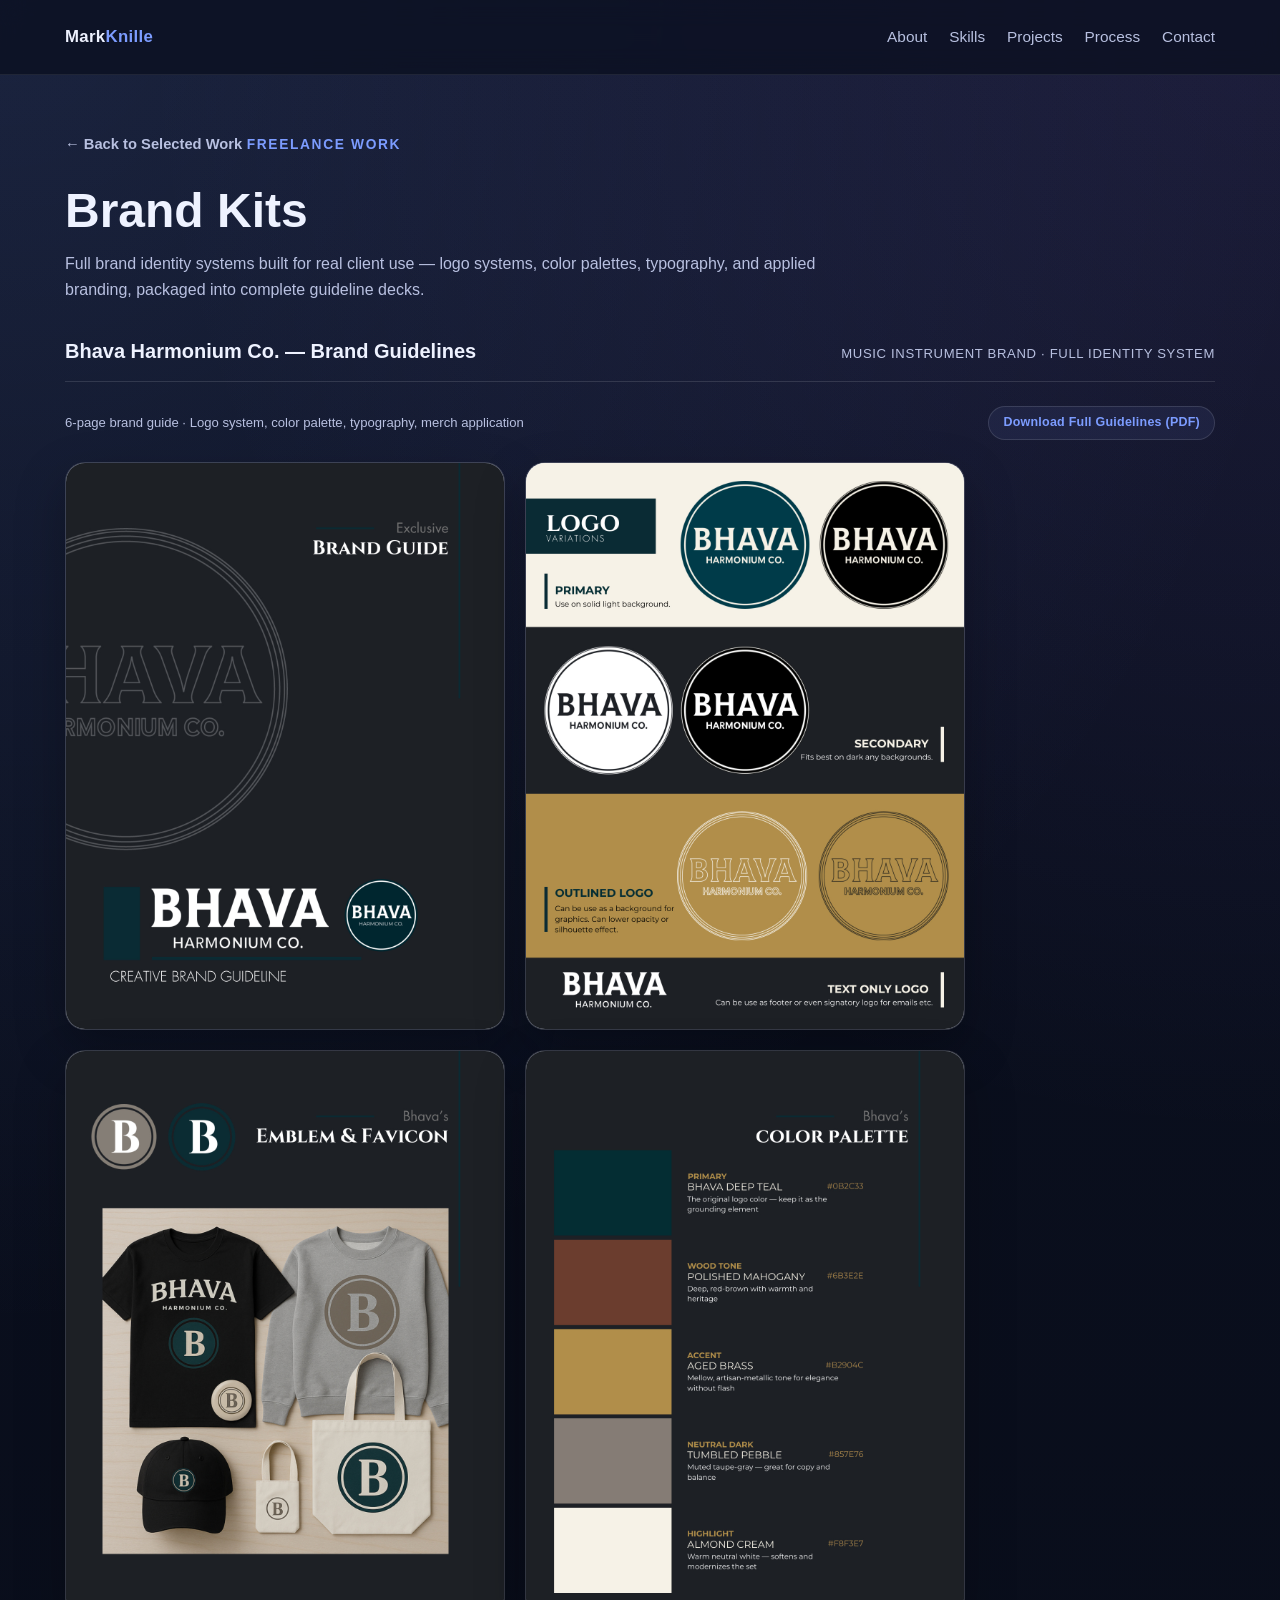
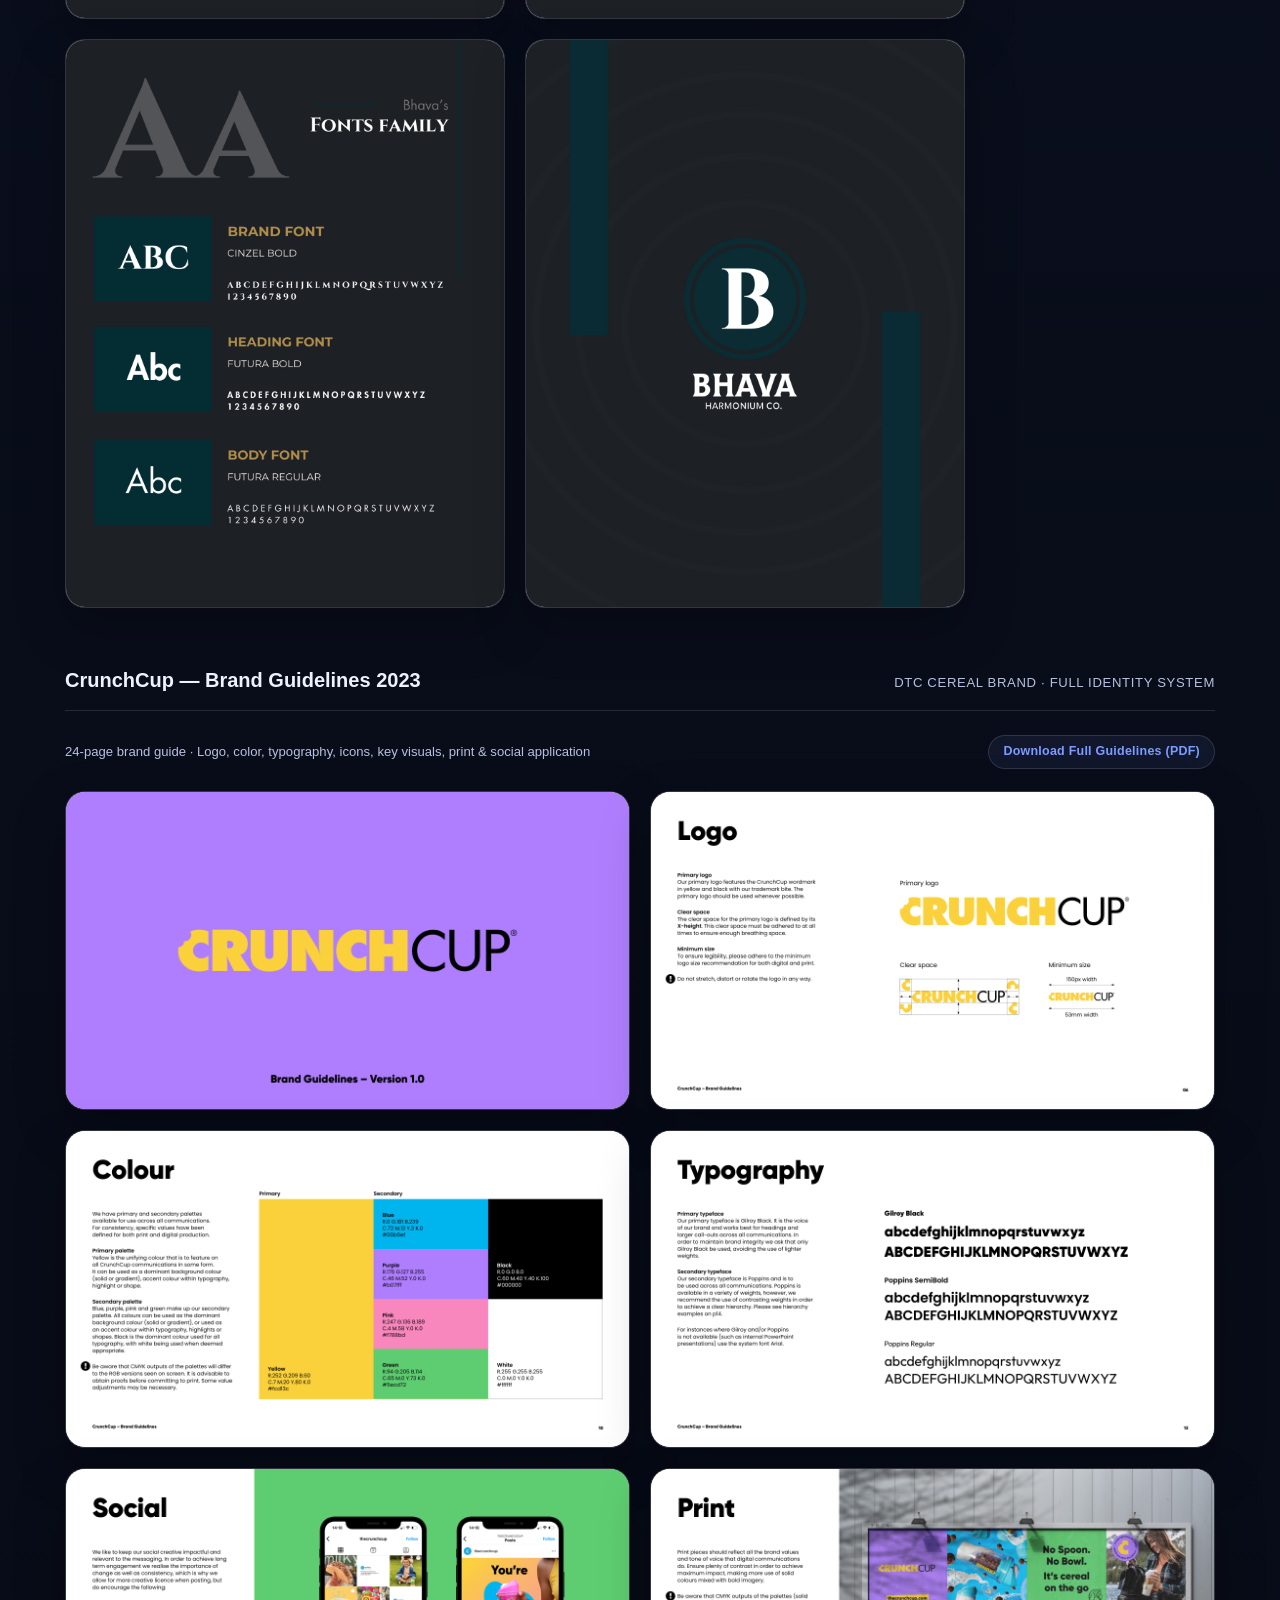
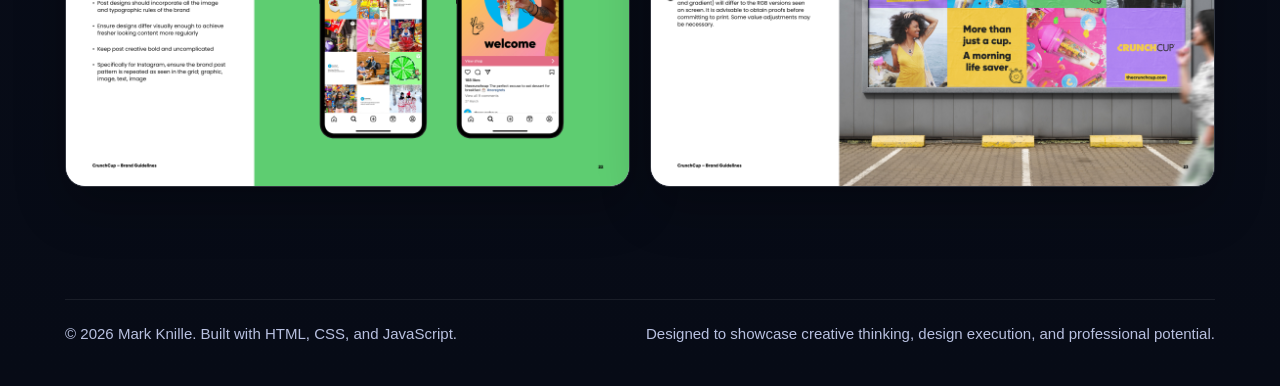
==== brand-kits.html @ edf4c10d "Rebuild portfolio with categorized work sections Restructures Selected Work into four dedicated cate" ====
<!DOCTYPE html>
<html lang="en">
<head>
  <meta charset="UTF-8" />
  <meta name="viewport" content="width=device-width, initial-scale=1.0" />
  <title>Brand Kits | Mark Knille</title>
  <meta
    name="description"
    content="Full brand identity systems and guideline decks — logo systems, color palettes, typography, and applied branding — designed for freelance clients."
  />
  <link rel="stylesheet" href="styles.css" />
</head>
<body>
  <header class="site-header">
    <div class="container nav-wrap">
      <a href="index.html#home" class="logo">Mark<span>Knille</span></a>

      <button class="menu-btn" id="menuBtn" aria-label="Toggle navigation">Menu</button>

      <nav class="nav" id="navMenu">
        <a href="index.html#about">About</a>
        <a href="index.html#skills">Skills</a>
        <a href="index.html#projects">Projects</a>
        <a href="index.html#process">Process</a>
        <a href="index.html#contact">Contact</a>
      </nav>
    </div>
  </header>

  <main>
    <section class="section subpage-hero">
      <div class="container">
        <a href="index.html#projects" class="back-link">&larr; Back to Selected Work</a>
        <span class="eyebrow">Freelance Work</span>
        <h1 class="section-title">Brand Kits</h1>
        <p class="section-copy">
          Full brand identity systems built for real client use — logo systems, color palettes, typography, and applied branding, packaged into complete guideline decks.
        </p>
        <div id="galleryRoot"></div>
      </div>
    </section>
  </main>

  <footer class="site-footer">
    <div class="container footer-wrap">
      <p>© <span id="year"></span> Mark Knille. Built with HTML, CSS, and JavaScript.</p>
      <p>Designed to showcase creative thinking, design execution, and professional potential.</p>
    </div>
  </footer>

  <div class="lightbox" id="lightbox">
    <button class="lightbox-btn lightbox-close" id="lbClose" aria-label="Close">&times;</button>
    <button class="lightbox-btn lightbox-zoom" id="lbZoom" aria-label="Switch to full-size scroll view" title="Toggle zoom / scroll view">&#128269;</button>
    <button class="lightbox-btn lightbox-prev" id="lbPrev" aria-label="Previous image">&#8249;</button>
    <button class="lightbox-btn lightbox-next" id="lbNext" aria-label="Next image">&#8250;</button>
    <div class="lightbox-inner">
      <div class="lightbox-media" id="lbMedia">
        <img id="lbImg" alt="" />
      </div>
      <div class="lightbox-caption">
        <strong id="lbTitle"></strong>
        <span id="lbType"></span>
      </div>
    </div>
  </div>

  <script src="site.js"></script>
  <script src="gallery.js"></script>
  <script>
    const BRAND_KIT_RATIOS = {
      bhavaPage:   { aspect: '612/792', fit: 'contain', basis: '380px', max: '440px' },
      crunchSlide: { aspect: '16/9',    fit: 'contain', basis: '520px', max: '600px' }
    };

    const BRAND_KIT_GROUPS = [
      {
        name: "Bhava Harmonium Co. — Brand Guidelines",
        client: "Music Instrument Brand · Full Identity System",
        meta: "6-page brand guide · Logo system, color palette, typography, merch application",
        download: { href: "pdfs/Bhava.pdf", label: "Download Full Guidelines (PDF)" },
        rows: [{ items: [
          { src: "images/brand-kits/bhava-cover.jpg", title: "Cover", type: "Brand Guideline · Cover", preset: "bhavaPage" },
          { src: "images/brand-kits/bhava-logo-variations.jpg", title: "Logo Variations", type: "Primary, Secondary & Outlined Logo", preset: "bhavaPage" },
          { src: "images/brand-kits/bhava-emblem-merch.jpg", title: "Emblem, Favicon & Merch", type: "Applied Branding", preset: "bhavaPage" },
          { src: "images/brand-kits/bhava-color-palette.jpg", title: "Color Palette", type: "Brand Colors & Hex Codes", preset: "bhavaPage" },
          { src: "images/brand-kits/bhava-typography.jpg", title: "Fonts Family", type: "Typography System", preset: "bhavaPage" },
          { src: "images/brand-kits/bhava-closing.jpg", title: "Closing Mark", type: "Brand Guideline · Closing", preset: "bhavaPage" }
        ]}]
      },
      {
        name: "CrunchCup — Brand Guidelines 2023",
        client: "DTC Cereal Brand · Full Identity System",
        meta: "24-page brand guide · Logo, color, typography, icons, key visuals, print & social application",
        download: { href: "pdfs/CrunchCup-Brand-Guidelines-2023.pdf", label: "Download Full Guidelines (PDF)" },
        rows: [{ items: [
          { src: "images/brand-kits/crunchcup-cover.jpg", title: "Cover", type: "Brand Guideline · Cover", preset: "crunchSlide" },
          { src: "images/brand-kits/crunchcup-logo-usage.jpg", title: "Logo Usage", type: "Clear Space & Minimum Size", preset: "crunchSlide" },
          { src: "images/brand-kits/crunchcup-color-palette.jpg", title: "Color Palette", type: "Primary & Secondary Palette", preset: "crunchSlide" },
          { src: "images/brand-kits/crunchcup-typography.jpg", title: "Typography", type: "Typeface System", preset: "crunchSlide" },
          { src: "images/brand-kits/crunchcup-social-mockup.jpg", title: "Social Application", type: "Instagram Mockups", preset: "crunchSlide" },
          { src: "images/brand-kits/crunchcup-print-billboard.jpg", title: "Print Application", type: "Billboard Mockup", preset: "crunchSlide" }
        ]}]
      }
    ];

    galleries.brandKits = renderGallery('galleryRoot', BRAND_KIT_GROUPS, BRAND_KIT_RATIOS, 'brandKits');
  </script>
</body>
</html>
---- styles.css ----
:root {
      --bg: #0b1020;
      --bg-2: #121936;
      --card: rgba(255, 255, 255, 0.06);
      --line: rgba(255, 255, 255, 0.12);
      --text: #eef2ff;
      --muted: #b8c0e0;
      --accent: #7c9cff;
      --accent-2: #9d7cff;
      --shadow: 0 20px 50px rgba(0, 0, 0, 0.25);
      --radius: 20px;
      --max: 1150px;
    }

    * { box-sizing: border-box; margin: 0; padding: 0; }
    html { scroll-behavior: smooth; }

    body {
      font-family: Inter, Arial, Helvetica, sans-serif;
      background:
        radial-gradient(circle at top left, rgba(124, 156, 255, 0.14), transparent 35%),
        radial-gradient(circle at top right, rgba(157, 124, 255, 0.12), transparent 30%),
        linear-gradient(180deg, var(--bg), #070b16 100%);
      color: var(--text);
      line-height: 1.6;
    }

    img { max-width: 100%; display: block; }
    a { text-decoration: none; color: inherit; }
    button, input, textarea { font: inherit; }

    .container {
      width: min(92%, var(--max));
      margin: 0 auto;
    }

    .section { padding: 84px 0; }

    .eyebrow {
      display: inline-block;
      color: var(--accent);
      font-size: 0.86rem;
      font-weight: 700;
      letter-spacing: 0.12em;
      text-transform: uppercase;
      margin-bottom: 14px;
    }

    .section-title {
      font-size: clamp(2rem, 4vw, 3rem);
      line-height: 1.1;
      margin-bottom: 14px;
    }

    .section-copy {
      max-width: 760px;
      color: var(--muted);
      margin-bottom: 32px;
    }

    .grid { display: grid; gap: 24px; }

    .card {
      background: var(--card);
      border: 1px solid var(--line);
      border-radius: var(--radius);
      box-shadow: var(--shadow);
      backdrop-filter: blur(14px);
    }


    /* ---------- INTERACTIVE UPGRADE STYLES ---------- */

    .card,
    .btn,
    .project-visual,
    .profile-item,
    .proof-tags span,
    .contact-list li {
    transition:
        transform 0.3s ease,
        box-shadow 0.3s ease,
        border-color 0.3s ease,
        background 0.3s ease,
        color 0.3s ease,
        filter 0.3s ease;
    }

    /* Better default card behavior */
    .card {
    position: relative;
    overflow: hidden;
    }

    /* Soft glow layer */
    .card::after {
    content: "";
    position: absolute;
    inset: 0;
    border-radius: inherit;
    pointer-events: none;
    background: radial-gradient(
        circle at top left,
        rgba(124, 156, 255, 0.14),
        transparent 45%
    );
    opacity: 0;
    transition: opacity 0.3s ease;
    }

    /* Hover interactions only for devices that support hover */
    @media (hover: hover) and (pointer: fine) {
    .card:hover {
        transform: translateY(-8px);
        border-color: rgba(124, 156, 255, 0.35);
        box-shadow:
        0 24px 60px rgba(0, 0, 0, 0.32),
        0 0 0 1px rgba(124, 156, 255, 0.08);
    }

    .card:hover::after {
        opacity: 1;
    }

    .profile-item:hover,
    .contact-list li:hover,
    .proof-tags span:hover {
        transform: translateY(-3px);
        border-color: rgba(124, 156, 255, 0.35);
        background: rgba(255, 255, 255, 0.07);
    }

    .btn:hover {
        transform: translateY(-3px) scale(1.01);
        box-shadow: 0 12px 30px rgba(124, 156, 255, 0.18);
    }

    .btn-secondary:hover {
        background: rgba(124, 156, 255, 0.08);
    }

    .project-card:hover .project-visual {
        transform: scale(1.04);
        filter: brightness(1.06);
    }
    }

    /* Press effect for buttons */
    .btn:active {
    transform: translateY(0) scale(0.98);
    }

    /* Project visual smoother zoom */
    .project-card {
    overflow: hidden;
    }

    .project-visual {
      aspect-ratio: 16 / 10;
      background: linear-gradient(135deg, rgba(124,156,255,0.18), rgba(157,124,255,0.14));
      border-bottom: 1px solid var(--line);
      overflow: hidden;
    }

    .project-visual img {
      width: 100%;
      height: 100%;
      object-fit: cover;
      display: block;
      transition: transform 0.45s ease, filter 0.35s ease;
    }

    .project-card:hover .project-visual img {
      transform: scale(1.05);
      filter: brightness(1.05);
    }

    /* Slight enhancement for hero proof cards */
    .mini-proof .card:hover h3 {
    color: var(--accent);
    }

    /* Skill cards feel more interactive */
    .skill-card:hover h3,
    .about-card:hover h3,
    .process-card:hover h3,
    .contact-card:hover h3,
    .contact-form:hover h3 {
    color: var(--accent);
    }

    /* Inputs feel better too */
    .contact-form input:focus,
    .contact-form textarea:focus {
    outline: none;
    border-color: rgba(124, 156, 255, 0.5);
    box-shadow: 0 0 0 4px rgba(124, 156, 255, 0.12);
    }

    .btn {
        display: inline-flex;
        align-items: center;
        justify-content: center;
        gap: 10px;
        padding: 14px 20px;
        border-radius: 999px;
        border: 1px solid transparent;
        font-weight: 700;
        transition:
            transform 0.25s ease,
            box-shadow 0.25s ease,
            border-color 0.25s ease,
            background 0.25s ease,
            color 0.25s ease,
            filter 0.25s ease;
        cursor: pointer;
    }

    .btn-primary {
        background: linear-gradient(135deg, var(--accent), var(--accent-2));
        color: white;
        box-shadow: 0 10px 24px rgba(124, 156, 255, 0.22);
    }

    .btn-primary:hover {
        filter: brightness(1.05);
    }

    .btn-secondary {
        background: rgba(255,255,255,0.02);
        color: var(--text);
        border-color: var(--line);
    }

    .site-header {
      position: sticky;
      top: 0;
      z-index: 1000;
      background: rgba(11, 16, 32, 0.78);
      backdrop-filter: blur(12px);
      border-bottom: 1px solid rgba(255,255,255,0.08);
    }

    .nav-wrap {
      display: flex;
      align-items: center;
      justify-content: space-between;
      min-height: 74px;
      gap: 16px;
    }

    .logo {
      font-weight: 800;
      font-size: 1.05rem;
      letter-spacing: 0.02em;
    }

    .logo span { color: var(--accent); }

    .nav {
      display: flex;
      align-items: center;
      gap: 22px;
    }

    .nav a {
        color: var(--muted);
        font-size: 0.96rem;
        transition: color 0.25s ease;
        position: relative;
    }

    .nav a::after {
        content: "";
        position: absolute;
        left: 0;
        bottom: -6px;
        width: 100%;
        height: 2px;
        background: linear-gradient(135deg, var(--accent), var(--accent-2));
        transform: scaleX(0);
        transform-origin: left;
        transition: transform 0.25s ease;
    }

    .nav a:hover,
    .nav a.active {
        color: var(--text);
    }

    .nav a:hover::after,
    .nav a.active::after {
        transform: scaleX(1);
    }

    .menu-btn {
      display: none;
      background: transparent;
      border: 1px solid var(--line);
      color: var(--text);
      border-radius: 12px;
      padding: 10px 14px;
    }

    .hero { padding: 72px 0 50px; }

    .hero-grid {
      display: grid;
      grid-template-columns: 1.15fr 0.85fr;
      gap: 32px;
      align-items: center;
    }

    .hero h1 {
      font-size: clamp(2.6rem, 7vw, 5rem);
      line-height: 0.98;
      margin-bottom: 18px;
      max-width: 11ch;
    }

    .hero h1 span { color: var(--accent); }

    .hero p {
      color: var(--muted);
      max-width: 650px;
      margin-bottom: 26px;
      font-size: 1.04rem;
    }

    .hero-actions {
      display: flex;
      flex-wrap: wrap;
      gap: 14px;
      margin-bottom: 28px;
    }

    .mini-proof {
      display: grid;
      grid-template-columns: repeat(3, 1fr);
      gap: 14px;
    }

    .mini-proof .card { padding: 18px; }
    .mini-proof h3 { font-size: 1.5rem; margin-bottom: 4px; }
    .mini-proof p { margin: 0; font-size: 0.92rem; }

    .hero-panel {
        padding: 26px;
        position: relative;
        overflow: hidden;
        background:
            linear-gradient(180deg, rgba(255,255,255,0.07), rgba(255,255,255,0.04));
    }

    .hero-panel::before {
      content: "";
      position: absolute;
      inset: auto -40px -50px auto;
      width: 180px;
      height: 180px;
      border-radius: 50%;
      background: radial-gradient(circle, rgba(124,156,255,0.35), transparent 70%);
    }

    .profile-box {
      display: grid;
      gap: 18px;
      position: relative;
      z-index: 1;
    }

    .profile-photo {
      aspect-ratio: 4 / 4.6;
      border-radius: 22px;
      background: linear-gradient(135deg, rgba(124,156,255,0.16), rgba(157,124,255,0.16));
      border: 1px solid var(--line);
      display: grid;
      place-items: center;
      color: var(--muted);
      font-weight: 700;
      text-align: center;
      padding: 20px;
      overflow: hidden;
    }

    .profile-photo-img {
      width: 100%;
      height: 100%;
      object-fit: cover;
      border-radius: 16px;
      display: block;
    }

    .profile-list {
      display: grid;
      gap: 12px;
    }

    .profile-item {
      padding: 14px 16px;
      border-radius: 16px;
      background: rgba(255,255,255,0.04);
      border: 1px solid rgba(255,255,255,0.07);
    }

    .profile-item strong {
      display: block;
      margin-bottom: 4px;
    }

    .profile-item span {
      color: var(--muted);
      font-size: 0.95rem;
    }

    .about-grid {
      display: grid;
      grid-template-columns: 1fr 1fr;
      gap: 24px;
    }

    .about-card { padding: 28px; }
    .about-card h3 { margin-bottom: 10px; font-size: 1.2rem; }
    .about-card p, .about-card li { color: var(--muted); }
    .about-card ul { display: grid; gap: 10px; padding-left: 18px; }
    .about-card ul li { list-style: disc; }

    .skills-grid { grid-template-columns: repeat(2, 1fr); }
    .skill-card { padding: 24px; }
    .skill-card h3 { margin-bottom: 8px; font-size: 1.15rem; }
    .skill-card p { color: var(--muted); margin-bottom: 16px; }

    .proof-tags {
      display: flex;
      flex-wrap: wrap;
      gap: 10px;
    }

    .proof-tags span {
      padding: 8px 12px;
      border-radius: 999px;
      border: 1px solid var(--line);
      background: rgba(255,255,255,0.04);
      font-size: 0.9rem;
      color: var(--text);
    }

    .projects-grid { grid-template-columns: repeat(2, 1fr); }
    .project-card { overflow: hidden; }

    .project-body { padding: 22px; }
    .project-body h3 { margin-bottom: 8px; font-size: 1.15rem; }
    .project-body p { color: var(--muted); margin-bottom: 16px; }

    .project-meta {
      display: flex;
      flex-wrap: wrap;
      gap: 8px;
      margin-bottom: 18px;
    }

    .project-meta span {
      font-size: 0.85rem;
      padding: 7px 10px;
      border-radius: 999px;
      background: rgba(255,255,255,0.04);
      border: 1px solid var(--line);
      color: var(--muted);
    }

    .project-links {
      display: flex;
      flex-wrap: wrap;
      gap: 12px;
    }

    /* ---------- Gallery sections (Marketing + Banners) ---------- */

    .work-category {
      margin-top: 48px;
      padding-top: 40px;
      border-top: 1px solid var(--line);
    }

    .work-category:first-of-type {
      margin-top: 12px;
      padding-top: 0;
      border-top: none;
    }

    .work-category-title {
      font-size: clamp(1.35rem, 2.2vw, 1.8rem);
      margin-bottom: 10px;
    }

    .work-category-copy {
      color: var(--muted);
      max-width: 680px;
      margin-bottom: 32px;
    }

    .gallery-group {
      margin-bottom: 56px;
    }

    .gallery-group:last-child { margin-bottom: 0; }

    .gallery-group-header {
      display: flex;
      align-items: baseline;
      justify-content: space-between;
      flex-wrap: wrap;
      gap: 12px;
      border-bottom: 1px solid var(--line);
      padding-bottom: 14px;
      margin-bottom: 24px;
    }

    .gallery-group-header h3 {
      font-size: 1.25rem;
      font-weight: 600;
    }

    .gallery-group-client {
      font-size: 0.82rem;
      letter-spacing: 0.05em;
      text-transform: uppercase;
      color: var(--muted);
    }

    .gallery-meta-row {
      display: flex;
      flex-wrap: wrap;
      gap: 12px;
      align-items: center;
      margin-bottom: 22px;
      font-size: 0.82rem;
      color: var(--muted);
    }

    .gallery-download {
      display: inline-flex;
      align-items: center;
      gap: 6px;
      padding: 6px 14px;
      border-radius: 999px;
      border: 1px solid var(--line);
      background: rgba(124, 156, 255, 0.08);
      color: var(--accent);
      font-size: 0.78rem;
      font-weight: 700;
      letter-spacing: 0.02em;
      margin-left: auto;
      transition: border-color 0.25s ease, background 0.25s ease;
    }

    .gallery-download:hover {
      border-color: var(--accent);
      background: rgba(124, 156, 255, 0.16);
    }

    .swatch {
      display: inline-flex;
      align-items: center;
      gap: 6px;
      font-family: ui-monospace, Menlo, monospace;
      color: var(--muted);
    }

    .swatch i {
      width: 14px;
      height: 14px;
      border-radius: 4px;
      display: inline-block;
      box-shadow: inset 0 0 0 1px rgba(255, 255, 255, 0.15);
    }

    .gallery-subhead {
      font-size: 0.78rem;
      letter-spacing: 0.06em;
      text-transform: uppercase;
      color: var(--muted);
      margin-bottom: 12px;
    }

    .gallery-row {
      display: flex;
      flex-wrap: wrap;
      gap: 20px;
      margin-bottom: 26px;
    }

    .gallery-row:last-child { margin-bottom: 0; }

    .gallery-item {
      cursor: pointer;
      position: relative;
      flex: 1 1 320px;
    }

    .gallery-visual {
      position: relative;
      overflow: hidden;
      background: rgba(255, 255, 255, 0.04);
    }

    .gallery-visual.contain {
      background: rgba(238, 242, 255, 0.92);
    }

    .gallery-visual img {
      width: 100%;
      height: 100%;
      display: block;
      transition: transform 0.4s ease, filter 0.35s ease;
    }

    .gallery-item:hover .gallery-visual img {
      transform: scale(1.05);
      filter: brightness(1.05);
    }

    .gallery-scrim {
      position: absolute;
      inset: 0;
      display: flex;
      align-items: flex-end;
      padding: 16px;
      background: linear-gradient(0deg, rgba(11, 16, 32, 0.92) 0%, rgba(11, 16, 32, 0) 55%);
      opacity: 0;
      transition: opacity 0.25s ease;
    }

    .gallery-item:hover .gallery-scrim { opacity: 1; }

    .gallery-scrim strong {
      display: block;
      font-size: 0.92rem;
      margin-bottom: 3px;
    }

    .gallery-scrim span {
      font-size: 0.72rem;
      color: var(--accent);
      letter-spacing: 0.05em;
      text-transform: uppercase;
    }

    .gallery-badge {
      position: absolute;
      top: 12px;
      left: 12px;
      z-index: 2;
      font-size: 0.68rem;
      font-weight: 700;
      letter-spacing: 0.06em;
      padding: 4px 10px;
      border-radius: 999px;
      background: rgba(11, 16, 32, 0.75);
      color: var(--text);
      border: 1px solid var(--line);
    }

    .gallery-badge.after {
      background: linear-gradient(135deg, var(--accent), var(--accent-2));
      color: #0b1020;
      border-color: transparent;
    }

    .lightbox {
      position: fixed;
      inset: 0;
      background: rgba(7, 11, 22, 0.92);
      z-index: 2000;
      display: none;
      align-items: center;
      justify-content: center;
      padding: 40px;
      backdrop-filter: blur(4px);
    }

    .lightbox.open { display: flex; }

    .lightbox-inner {
      max-width: 88vw;
      max-height: 86vh;
      display: flex;
      flex-direction: column;
      align-items: center;
      gap: 16px;
    }

    .lightbox-media {
      max-width: 88vw;
      max-height: 74vh;
      display: flex;
      align-items: center;
      justify-content: center;
      overflow: hidden;
      border-radius: 12px;
    }

    .lightbox-media img {
      max-width: 88vw;
      max-height: 74vh;
      object-fit: contain;
      display: block;
      border-radius: 12px;
      box-shadow: var(--shadow);
    }

    .lightbox-media.scroll-mode {
      align-items: flex-start;
      overflow-y: auto;
      max-height: 74vh;
      box-shadow: var(--shadow);
      border-radius: 12px;
    }

    .lightbox-media.scroll-mode img {
      max-width: none;
      max-height: none;
      width: min(560px, 86vw);
      height: auto;
      box-shadow: none;
      border-radius: 0;
    }

    .lightbox-caption { text-align: center; }
    .lightbox-caption strong { display: block; font-size: 1rem; margin-bottom: 4px; }
    .lightbox-caption span { font-size: 0.78rem; color: var(--accent); letter-spacing: 0.05em; text-transform: uppercase; }

    .lightbox-btn {
      position: absolute;
      background: rgba(255, 255, 255, 0.04);
      border: 1px solid var(--line);
      color: var(--text);
      cursor: pointer;
      border-radius: 999px;
      display: grid;
      place-items: center;
      transition: border-color 0.25s ease, color 0.25s ease, background 0.25s ease;
    }

    .lightbox-btn:hover { border-color: var(--accent); color: var(--accent); }

    .lightbox-close { top: 24px; right: 24px; width: 44px; height: 44px; font-size: 22px; }
    .lightbox-zoom { top: 24px; left: 24px; width: 44px; height: 44px; font-size: 17px; }
    .lightbox-zoom.active { border-color: var(--accent); color: var(--accent); background: rgba(124, 156, 255, 0.14); }
    .lightbox-prev { left: 24px; top: 50%; transform: translateY(-50%); width: 48px; height: 48px; font-size: 22px; }
    .lightbox-next { right: 24px; top: 50%; transform: translateY(-50%); width: 48px; height: 48px; font-size: 22px; }

    @media (max-width: 640px) {
      .gallery-row { gap: 14px; }
      .lightbox-zoom { width: 40px; height: 40px; font-size: 15px; }
      .lightbox-prev, .lightbox-next { width: 40px; height: 40px; font-size: 18px; }
    }

    .process-grid { grid-template-columns: repeat(4, 1fr); }
    .process-card { padding: 22px; }

    .process-number {
      width: 42px;
      height: 42px;
      display: grid;
      place-items: center;
      border-radius: 50%;
      background: rgba(124,156,255,0.16);
      color: var(--accent);
      font-weight: 800;
      margin-bottom: 14px;
    }

    .process-card h3 { margin-bottom: 8px; font-size: 1.05rem; }
    .process-card p { color: var(--muted); font-size: 0.95rem; }

    .cta-box {
      padding: 34px;
      display: grid;
      grid-template-columns: 1.2fr 0.8fr;
      gap: 24px;
      align-items: center;
    }

    .cta-box p { color: var(--muted); }

    .cta-actions {
      display: flex;
      flex-wrap: wrap;
      gap: 12px;
      justify-content: flex-end;
    }

    .contact-grid {
      display: grid;
      grid-template-columns: 0.9fr 1.1fr;
      gap: 24px;
    }

    .contact-card, .contact-form { padding: 28px; }
    .contact-card p, .contact-card li { color: var(--muted); }

    .contact-list {
      display: grid;
      gap: 12px;
      margin-top: 16px;
    }

    .contact-list li {
      padding: 14px 16px;
      border: 1px solid var(--line);
      border-radius: 14px;
      background: rgba(255,255,255,0.03);
    }

    .contact-form form { display: grid; gap: 14px; }
    .contact-form label { font-size: 0.94rem; color: var(--text); font-weight: 600; }

    .contact-form input,
    .contact-form textarea {
      width: 100%;
      border: 1px solid var(--line);
      background: rgba(255,255,255,0.04);
      color: var(--text);
      border-radius: 14px;
      padding: 14px 16px;
      margin-top: 8px;
    }

    .contact-form textarea {
      min-height: 150px;
      resize: vertical;
    }

    .note {
      color: var(--muted);
      font-size: 0.9rem;
    }

    .site-footer {
      padding: 28px 0 40px;
      color: var(--muted);
      font-size: 0.94rem;
    }

    .footer-wrap {
      display: flex;
      justify-content: space-between;
      gap: 14px;
      flex-wrap: wrap;
      border-top: 1px solid rgba(255,255,255,0.08);
      padding-top: 22px;
    }


    .design-approach {
      margin-top: 48px;
      padding-top: 32px;
      border-top: 1px solid var(--line);
      display: grid;
      grid-template-columns: minmax(260px, 0.9fr) minmax(0, 1.1fr);
      gap: 32px;
      align-items: start;
    }

    .design-approach-intro h3 {
      font-size: clamp(1.35rem, 2.2vw, 1.8rem);
      line-height: 1.15;
      margin-bottom: 12px;
    }

    .design-approach-intro p {
      color: var(--muted);
      max-width: 620px;
    }

    .design-approach-points {
      display: grid;
      gap: 16px;
    }

    .approach-point {
      padding: 0 0 14px;
      border-bottom: 1px solid rgba(255,255,255,0.08);
    }

    .approach-point:last-child {
      border-bottom: none;
      padding-bottom: 0;
    }

    .approach-point strong {
      display: block;
      margin-bottom: 6px;
      font-size: 0.98rem;
      color: var(--text);
    }

    .approach-point span {
      color: var(--muted);
      font-size: 0.96rem;
    }


    @media (max-width: 1024px) {
      .design-approach {
        gap: 22px;
        padding-top: 28px;
      }
    }

    @media (max-width: 1024px) {
      .hero-grid,
      .about-grid,
      .cta-box,
      .contact-grid,
      .design-approach {
        grid-template-columns: 1fr;
      }

      .projects-grid { grid-template-columns: repeat(2, 1fr); }
      .process-grid { grid-template-columns: repeat(2, 1fr); }
      .cta-actions { justify-content: flex-start; }
    }

    @media (max-width: 768px) {
      .design-approach {
        margin-top: 4px;
        padding-top: 24px;
        gap: 18px;
      }

      .approach-point strong {
        font-size: 0.96rem;
      }

      .approach-point span {
        font-size: 0.92rem;
      }

      .nav {
        position: absolute;
        top: 74px;
        left: 0;
        right: 0;
        background: rgba(11, 16, 32, 0.98);
        border-bottom: 1px solid rgba(255,255,255,0.08);
        display: none;
        flex-direction: column;
        align-items: flex-start;
        padding: 18px 4%;
      }

      .nav.open { display: flex; }
      .menu-btn { display: inline-flex; }

      .mini-proof,
      .skills-grid,
      .projects-grid,
      .process-grid {
        grid-template-columns: 1fr;
      }

      .section { padding: 68px 0; }
      .hero { padding-top: 50px; }
    }

/* ---------- Category preview cards + subpages ---------- */

.visual-placeholder-label {
  display: none;
  width: 100%;
  height: 100%;
  align-items: center;
  justify-content: center;
  color: var(--muted);
  font-weight: 700;
  letter-spacing: 0.04em;
  text-transform: uppercase;
  font-size: 0.9rem;
  text-align: center;
  padding: 0 20px;
}

.project-visual.is-placeholder .visual-placeholder-label {
  display: flex;
}

.back-link {
  display: inline-flex;
  align-items: center;
  gap: 8px;
  color: var(--muted);
  font-size: 0.92rem;
  font-weight: 600;
  margin-bottom: 28px;
  transition: color 0.25s ease;
}

.back-link:hover { color: var(--accent); }

.subpage-hero { padding-top: 56px; }

.empty-state {
  padding: 48px 32px;
  text-align: center;
  color: var(--muted);
}

.empty-state strong {
  display: block;
  color: var(--text);
  font-size: 1.1rem;
  margin-bottom: 8px;
}
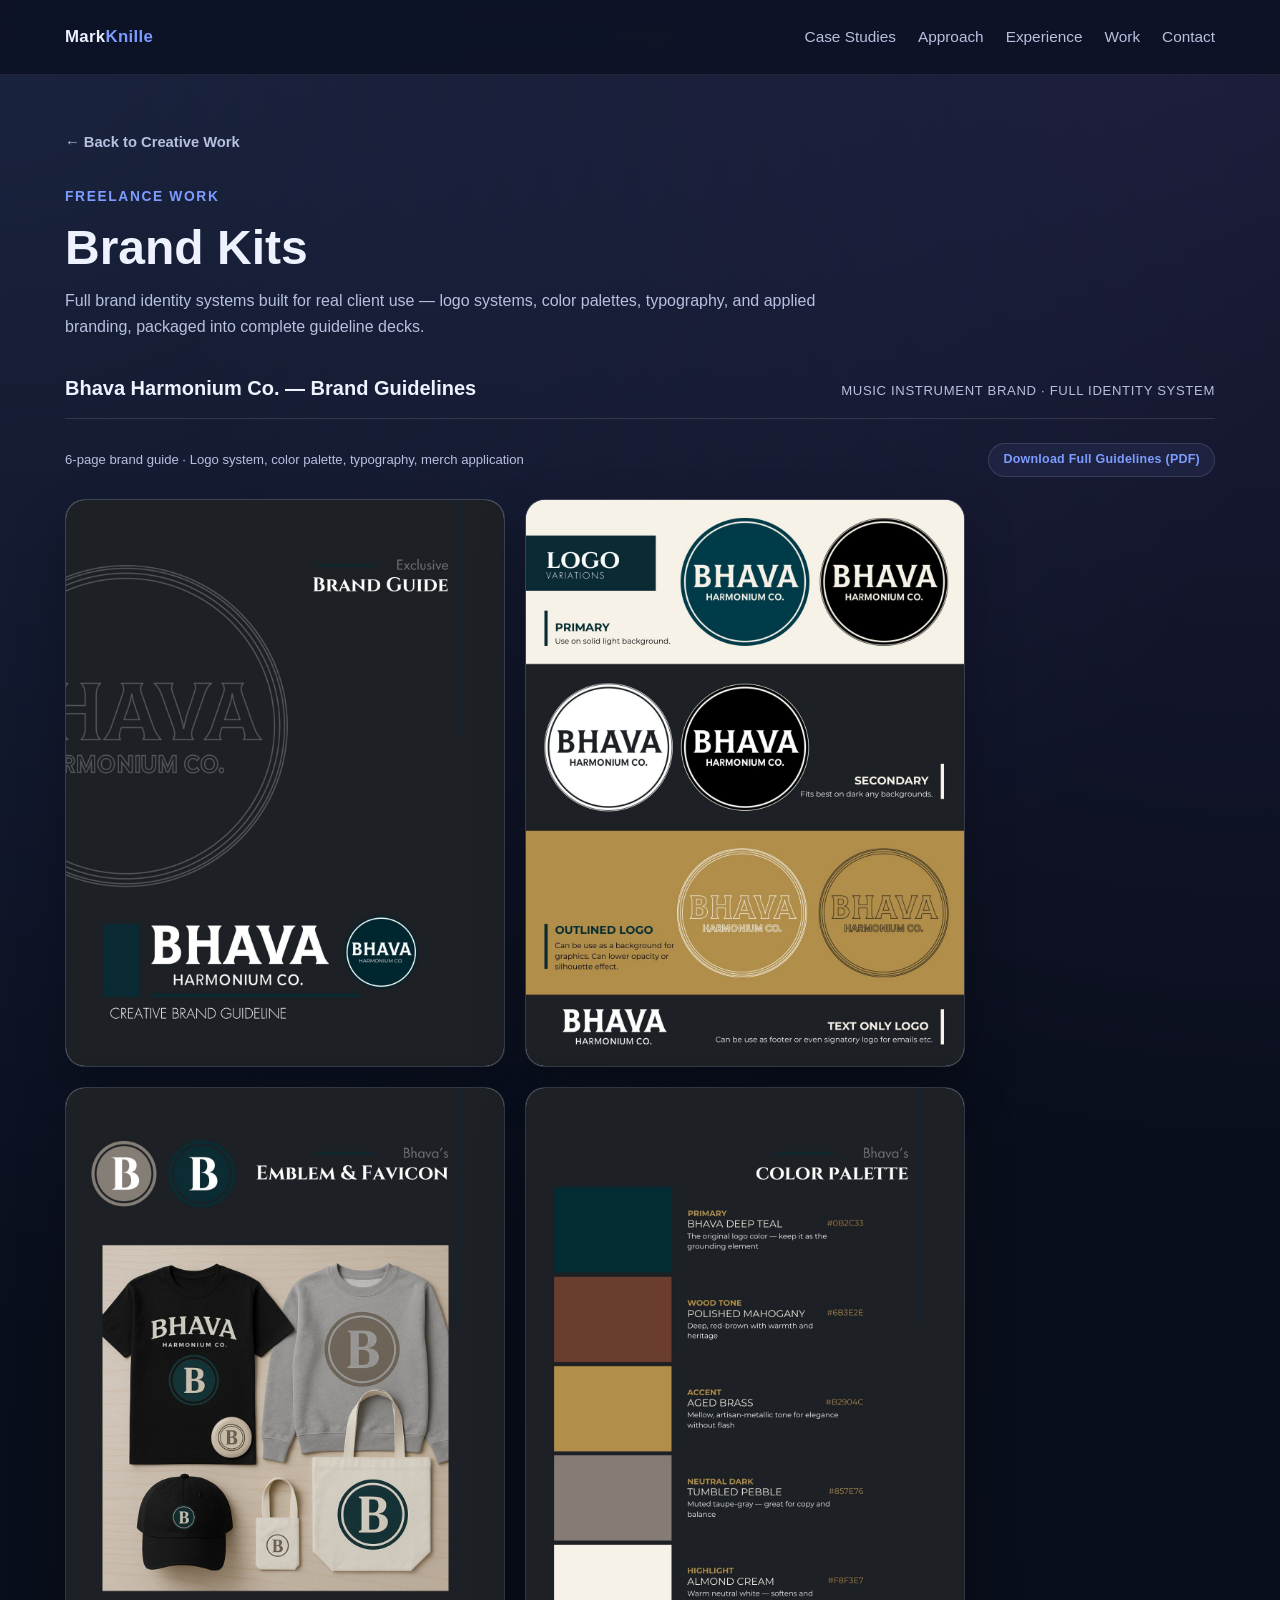
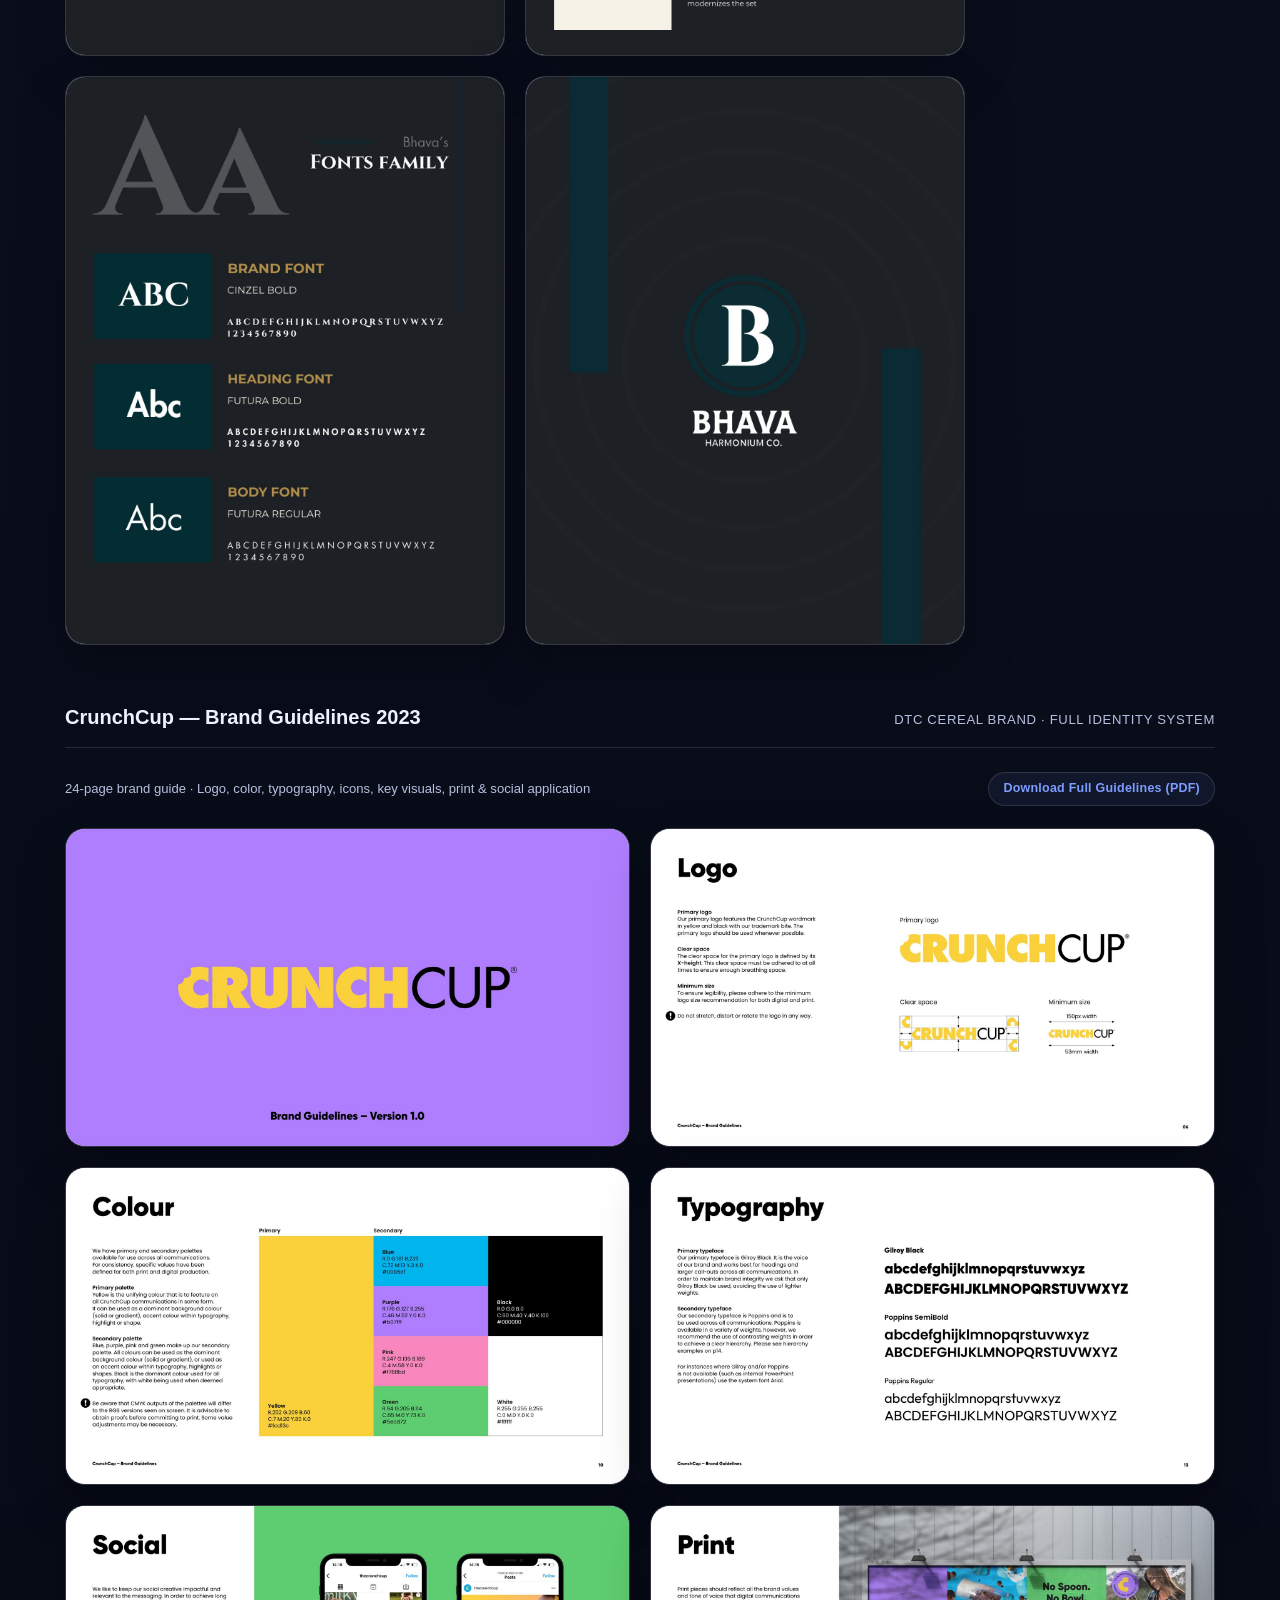
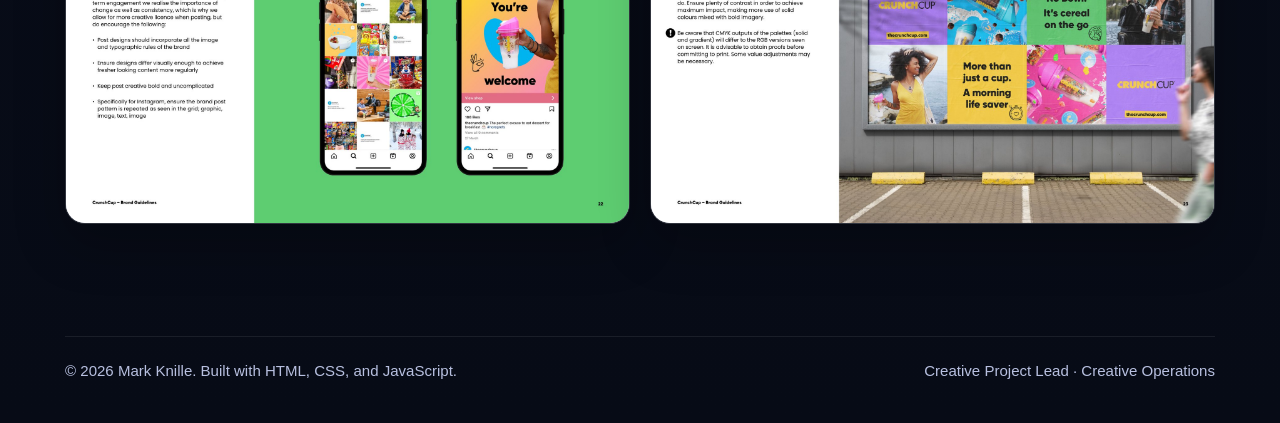
==== commit ccb46321: "Reposition portfolio for Creative Operations roles Lead with operations case studies (podcast episod" ====
--- a/brand-kits.html
+++ b/brand-kits.html
@@ -18,10 +18,10 @@
       <button class="menu-btn" id="menuBtn" aria-label="Toggle navigation">Menu</button>
 
       <nav class="nav" id="navMenu">
-        <a href="index.html#about">About</a>
-        <a href="index.html#skills">Skills</a>
-        <a href="index.html#projects">Projects</a>
-        <a href="index.html#process">Process</a>
+        <a href="index.html#case-studies">Case Studies</a>
+        <a href="index.html#approach">Approach</a>
+        <a href="index.html#experience">Experience</a>
+        <a href="index.html#work">Work</a>
         <a href="index.html#contact">Contact</a>
       </nav>
     </div>
@@ -30,7 +30,7 @@
   <main>
     <section class="section subpage-hero">
       <div class="container">
-        <a href="index.html#projects" class="back-link">&larr; Back to Selected Work</a>
+        <a href="index.html#work" class="back-link">&larr; Back to Creative Work</a>
         <span class="eyebrow">Freelance Work</span>
         <h1 class="section-title">Brand Kits</h1>
         <p class="section-copy">
@@ -44,7 +44,7 @@
   <footer class="site-footer">
     <div class="container footer-wrap">
       <p>© <span id="year"></span> Mark Knille. Built with HTML, CSS, and JavaScript.</p>
-      <p>Designed to showcase creative thinking, design execution, and professional potential.</p>
+      <p>Creative Project Lead · Creative Operations</p>
     </div>
   </footer>
 
--- a/styles.css
+++ b/styles.css
@@ -139,20 +139,11 @@
         background: rgba(124, 156, 255, 0.08);
     }
 
-    .project-card:hover .project-visual {
-        transform: scale(1.04);
-        filter: brightness(1.06);
-    }
     }
 
     /* Press effect for buttons */
     .btn:active {
     transform: translateY(0) scale(0.98);
-    }
-
-    /* Project visual smoother zoom */
-    .project-card {
-    overflow: hidden;
     }
 
     .project-visual {
@@ -170,19 +161,16 @@
       transition: transform 0.45s ease, filter 0.35s ease;
     }
 
-    .project-card:hover .project-visual img {
+    .work-card:hover .project-visual img,
+    .case-card:hover .case-card-visual img {
       transform: scale(1.05);
       filter: brightness(1.05);
     }
 
-    /* Slight enhancement for hero proof cards */
-    .mini-proof .card:hover h3 {
-    color: var(--accent);
-    }
-
-    /* Skill cards feel more interactive */
-    .skill-card:hover h3,
-    .about-card:hover h3,
+    /* Card titles pick up the accent on hover */
+    .capability-card:hover h3,
+    .timeline-item:hover h3,
+    .deliverable:hover h3,
     .process-card:hover h3,
     .contact-card:hover h3,
     .contact-form:hover h3 {
@@ -302,20 +290,20 @@
       padding: 10px 14px;
     }
 
-    .hero { padding: 72px 0 50px; }
+    .hero { padding: 64px 0 32px; }
 
     .hero-grid {
       display: grid;
-      grid-template-columns: 1.15fr 0.85fr;
-      gap: 32px;
+      grid-template-columns: 1.3fr 0.7fr;
+      gap: 40px;
       align-items: center;
     }
 
     .hero h1 {
-      font-size: clamp(2.6rem, 7vw, 5rem);
-      line-height: 0.98;
+      font-size: clamp(2.4rem, 6vw, 4.4rem);
+      line-height: 1;
       margin-bottom: 18px;
-      max-width: 11ch;
+      max-width: 13ch;
     }
 
     .hero h1 span { color: var(--accent); }
@@ -334,18 +322,8 @@
       margin-bottom: 28px;
     }
 
-    .mini-proof {
-      display: grid;
-      grid-template-columns: repeat(3, 1fr);
-      gap: 14px;
-    }
-
-    .mini-proof .card { padding: 18px; }
-    .mini-proof h3 { font-size: 1.5rem; margin-bottom: 4px; }
-    .mini-proof p { margin: 0; font-size: 0.92rem; }
-
     .hero-panel {
-        padding: 26px;
+        padding: 22px;
         position: relative;
         overflow: hidden;
         background:
@@ -413,22 +391,22 @@
       font-size: 0.95rem;
     }
 
-    .about-grid {
-      display: grid;
-      grid-template-columns: 1fr 1fr;
-      gap: 24px;
-    }
-
-    .about-card { padding: 28px; }
-    .about-card h3 { margin-bottom: 10px; font-size: 1.2rem; }
-    .about-card p, .about-card li { color: var(--muted); }
-    .about-card ul { display: grid; gap: 10px; padding-left: 18px; }
-    .about-card ul li { list-style: disc; }
-
-    .skills-grid { grid-template-columns: repeat(2, 1fr); }
-    .skill-card { padding: 24px; }
-    .skill-card h3 { margin-bottom: 8px; font-size: 1.15rem; }
-    .skill-card p { color: var(--muted); margin-bottom: 16px; }
+    /* Hero proof stats */
+    .stat-row {
+      display: grid;
+      grid-template-columns: repeat(3, 1fr);
+      gap: 14px;
+    }
+
+    .stat {
+      padding: 12px 16px;
+      border-left: 2px solid var(--accent);
+      background: rgba(255, 255, 255, 0.03);
+      border-radius: 0 14px 14px 0;
+    }
+
+    .stat strong { display: block; font-size: 1.4rem; line-height: 1.15; margin-bottom: 4px; }
+    .stat span { display: block; color: var(--muted); font-size: 0.86rem; line-height: 1.4; }
 
     .proof-tags {
       display: flex;
@@ -445,33 +423,393 @@
       color: var(--text);
     }
 
-    .projects-grid { grid-template-columns: repeat(2, 1fr); }
-    .project-card { overflow: hidden; }
-
-    .project-body { padding: 22px; }
-    .project-body h3 { margin-bottom: 8px; font-size: 1.15rem; }
-    .project-body p { color: var(--muted); margin-bottom: 16px; }
-
-    .project-meta {
-      display: flex;
+    .section-tight { padding-top: 48px; }
+
+    /* ---------- Case studies ---------- */
+
+    .case-study {
+      display: grid;
+      grid-template-columns: 1.05fr 0.95fr;
+      margin-bottom: 24px;
+    }
+
+    .case-visual {
+      display: block;
+      overflow: hidden;
+      border-right: 1px solid var(--line);
+      background: rgba(255, 255, 255, 0.03);
+    }
+
+    .case-study.reverse .case-visual {
+      order: 2;
+      border-right: none;
+      border-left: 1px solid var(--line);
+    }
+
+    .case-body {
+      padding: 32px;
+      display: flex;
+      flex-direction: column;
+      align-items: flex-start;
+    }
+
+    .case-tag {
+      font-size: 0.72rem;
+      font-weight: 700;
+      letter-spacing: 0.08em;
+      text-transform: uppercase;
+      color: var(--accent);
+      margin-bottom: 10px;
+    }
+
+    .case-body h3 { font-size: 1.5rem; line-height: 1.2; margin-bottom: 6px; }
+    .case-client { color: var(--muted); font-size: 0.92rem; margin-bottom: 18px; }
+    .case-facts { display: grid; gap: 14px; margin-bottom: 24px; }
+
+    .case-facts dt {
+      font-size: 0.76rem;
+      font-weight: 700;
+      letter-spacing: 0.06em;
+      text-transform: uppercase;
+      margin-bottom: 2px;
+    }
+
+    .case-facts dd { color: var(--muted); font-size: 0.95rem; }
+
+    /* Email header across the top, two posts filling the rest of the card height */
+    .collage {
+      display: grid;
+      grid-template-columns: 1fr 1fr;
+      grid-template-rows: auto 1fr;
+      gap: 2px;
+      background: var(--line);
+    }
+
+    .collage img {
+      width: 100%;
+      height: 100%;
+      object-fit: cover;
+      object-position: left center;
+      transition: filter 0.35s ease;
+    }
+
+    .collage .collage-wide { grid-column: 1 / -1; aspect-ratio: 3 / 1; height: auto; }
+    .case-study:hover .collage img { filter: brightness(1.06); }
+
+    /* Illustrative kanban board, not a screenshot */
+    .board-visual {
+      display: flex;
+      flex-direction: column;
+      justify-content: center;
+      gap: 16px;
+      padding: 32px 28px;
+      background:
+        radial-gradient(circle at 30% 20%, rgba(124, 156, 255, 0.16), transparent 60%),
+        rgba(255, 255, 255, 0.02);
+    }
+
+    .board {
+      display: grid;
+      grid-template-columns: repeat(4, 1fr);
+      gap: 12px;
+    }
+
+    .board-col {
+      display: grid;
+      align-content: start;
+      gap: 8px;
+      min-height: 230px;
+      padding: 12px 10px;
+      border: 1px solid var(--line);
+      border-radius: 14px;
+      background: rgba(255, 255, 255, 0.04);
+    }
+
+    .board-col h4 {
+      font-size: 0.68rem;
+      letter-spacing: 0.06em;
+      text-transform: uppercase;
+      color: var(--muted);
+      margin-bottom: 2px;
+    }
+
+    .board-col i {
+      position: relative;
+      display: block;
+      height: 48px;
+      border-radius: 10px;
+      background: rgba(255, 255, 255, 0.07);
+      border: 1px solid rgba(255, 255, 255, 0.06);
+    }
+
+    .board-col i::before {
+      content: "";
+      position: absolute;
+      left: 10px;
+      top: 10px;
+      width: 28px;
+      height: 5px;
+      border-radius: 3px;
+      background: var(--accent);
+    }
+
+    .board-col i::after {
+      content: "";
+      position: absolute;
+      left: 10px;
+      right: 14px;
+      top: 22px;
+      height: 6px;
+      border-radius: 3px;
+      background: rgba(255, 255, 255, 0.14);
+      box-shadow: 0 10px 0 rgba(255, 255, 255, 0.08);
+    }
+
+    .board-col:nth-child(3) i::before { background: var(--accent-2); }
+    .board-col:last-child i::before { background: #5fd3a0; }
+
+    .board-label {
+      text-align: center;
+      font-size: 0.78rem;
+      letter-spacing: 0.04em;
+      color: var(--muted);
+    }
+
+    .case-grid { grid-template-columns: repeat(2, 1fr); }
+
+    .case-card-visual {
+      display: block;
+      aspect-ratio: 16 / 9;
+      overflow: hidden;
+      border-bottom: 1px solid var(--line);
+    }
+
+    .case-card-visual img {
+      width: 100%;
+      height: 100%;
+      object-fit: cover;
+      transition: transform 0.45s ease, filter 0.35s ease;
+    }
+
+    .case-card-body { padding: 24px; }
+    .case-card-body h3 { font-size: 1.2rem; margin-bottom: 4px; }
+    .case-card-body p:not(.case-client) { color: var(--muted); font-size: 0.95rem; margin-bottom: 16px; }
+
+    .text-link { color: var(--accent); font-weight: 700; font-size: 0.92rem; }
+    .text-link:hover { text-decoration: underline; }
+
+    /* ---------- Capabilities, experience, work ---------- */
+
+    .capability-grid { grid-template-columns: repeat(3, 1fr); }
+    .capability-card { padding: 24px; }
+    .capability-card h3 { font-size: 1.08rem; margin-bottom: 8px; }
+    .capability-card p { color: var(--muted); font-size: 0.95rem; margin-bottom: 16px; }
+
+    .experience-grid {
+      display: grid;
+      grid-template-columns: 0.85fr 1.15fr;
+      gap: 40px;
+      align-items: start;
+    }
+
+    .education-card { padding: 24px; }
+    .education-card h3 { font-size: 1.05rem; margin-bottom: 12px; }
+    .education-card ul { list-style: none; display: grid; gap: 12px; }
+    .education-card li strong { display: block; font-size: 0.95rem; }
+    .education-card li span { color: var(--muted); font-size: 0.88rem; }
+
+    .timeline { list-style: none; display: grid; gap: 16px; }
+    .timeline-item { padding: 22px 24px; }
+    .timeline-item:first-child { border-color: rgba(124, 156, 255, 0.35); }
+
+    .timeline-meta {
+      display: flex;
+      justify-content: space-between;
       flex-wrap: wrap;
-      gap: 8px;
-      margin-bottom: 18px;
-    }
-
-    .project-meta span {
+      gap: 4px 12px;
+      margin-bottom: 4px;
+    }
+
+    .timeline-meta strong { color: var(--accent); font-size: 0.92rem; }
+    .timeline-meta span { color: var(--muted); font-size: 0.85rem; }
+    .timeline-item h3 { font-size: 1.12rem; margin-bottom: 8px; }
+    .timeline-item p { color: var(--muted); font-size: 0.95rem; }
+
+    .work-grid { grid-template-columns: repeat(4, 1fr); gap: 20px; }
+    .work-card { display: block; }
+    .work-card .project-visual { aspect-ratio: 4 / 3; }
+    .work-card-body { padding: 16px 18px 18px; }
+    .work-card-body h3 { font-size: 1rem; margin-bottom: 2px; }
+    .work-card-body p { color: var(--muted); font-size: 0.88rem; line-height: 1.45; }
+
+    /* ---------- Case study pages ---------- */
+
+    .overview-grid {
+      display: grid;
+      grid-template-columns: repeat(4, 1fr);
+      gap: 16px;
+      margin-bottom: 8px;
+    }
+
+    .overview-item { padding: 18px 20px; }
+
+    .overview-item strong {
+      display: block;
+      margin-bottom: 6px;
+      font-size: 0.76rem;
+      letter-spacing: 0.06em;
+      text-transform: uppercase;
+      color: var(--accent);
+    }
+
+    .overview-item span { display: block; font-size: 0.94rem; line-height: 1.5; }
+
+    .flow {
+      display: grid;
+      grid-template-columns: 1fr auto 1fr auto 1fr;
+      gap: 14px;
+      margin-bottom: 24px;
+    }
+
+    .flow-step { padding: 20px 22px; }
+
+    .flow-label {
+      display: block;
+      margin-bottom: 10px;
+      font-size: 0.74rem;
+      font-weight: 700;
+      letter-spacing: 0.08em;
+      text-transform: uppercase;
+      color: var(--accent);
+    }
+
+    .flow-step ul { list-style: none; display: grid; gap: 6px; }
+
+    .flow-step li {
+      position: relative;
+      padding-left: 16px;
+      color: var(--muted);
+      font-size: 0.95rem;
+    }
+
+    .flow-step li::before {
+      content: "";
+      position: absolute;
+      left: 0;
+      top: 0.6em;
+      width: 6px;
+      height: 6px;
+      border-radius: 50%;
+      background: var(--accent);
+    }
+
+    .flow-out { border-color: rgba(124, 156, 255, 0.4); background: rgba(124, 156, 255, 0.08); }
+    .flow-out li { color: var(--text); font-weight: 600; }
+    .flow-arrow { display: grid; place-items: center; color: var(--accent); font-size: 1.6rem; }
+
+    .deliverable-grid { grid-template-columns: repeat(3, 1fr); gap: 16px; }
+    .deliverable { padding: 20px 22px; }
+    .deliverable h3 { font-size: 1rem; margin-bottom: 6px; }
+    .deliverable p { color: var(--muted); font-size: 0.92rem; }
+
+    .stage-row {
+      list-style: none;
+      display: grid;
+      grid-template-columns: repeat(6, 1fr);
+      gap: 12px;
+    }
+
+    .stage { padding: 18px 16px; }
+
+    .stage span {
+      display: grid;
+      place-items: center;
+      width: 30px;
+      height: 30px;
+      margin-bottom: 10px;
+      border-radius: 50%;
+      background: rgba(124, 156, 255, 0.16);
+      color: var(--accent);
       font-size: 0.85rem;
-      padding: 7px 10px;
-      border-radius: 999px;
-      background: rgba(255,255,255,0.04);
-      border: 1px solid var(--line);
-      color: var(--muted);
-    }
-
-    .project-links {
+      font-weight: 800;
+    }
+
+    .stage strong { display: block; font-size: 0.98rem; margin-bottom: 4px; }
+    .stage p { color: var(--muted); font-size: 0.86rem; line-height: 1.45; }
+
+    .result-box {
+      padding: 28px 32px;
+      border-color: rgba(124, 156, 255, 0.35);
+      background: linear-gradient(135deg, rgba(124, 156, 255, 0.1), rgba(157, 124, 255, 0.06));
+    }
+
+    .result-box .eyebrow { margin-bottom: 8px; }
+    .result-box p { max-width: 820px; font-size: 1.05rem; }
+
+    /* ---------- Featured clip ---------- */
+
+    .reel-row {
       display: flex;
       flex-wrap: wrap;
-      gap: 12px;
+      gap: 20px;
+    }
+
+    .reel { margin: 0; }
+    .reel.vertical { flex: 0 1 300px; }
+    .reel.horizontal { flex: 0 1 640px; }
+    .reel.is-playing:hover { transform: none; }
+
+    .reel-media {
+      position: relative;
+      aspect-ratio: 9 / 16;
+      background: #000;
+    }
+
+    .reel.horizontal .reel-media { aspect-ratio: 16 / 9; }
+
+    .reel-media video {
+      width: 100%;
+      height: 100%;
+      object-fit: cover;
+      display: block;
+    }
+
+    .reel.is-playing .reel-media video { object-fit: contain; }
+
+    .reel-play {
+      position: absolute;
+      inset: 0;
+      display: grid;
+      place-items: center;
+      border: 0;
+      cursor: pointer;
+      background: linear-gradient(0deg, rgba(11, 16, 32, 0.55) 0%, rgba(11, 16, 32, 0) 45%);
+    }
+
+    .reel-play span {
+      width: 64px;
+      height: 64px;
+      border-radius: 50%;
+      display: grid;
+      place-items: center;
+      background: linear-gradient(135deg, var(--accent), var(--accent-2));
+      box-shadow: 0 10px 30px rgba(0, 0, 0, 0.4);
+      transition: transform 0.25s ease;
+    }
+
+    .reel-play svg { width: 28px; height: 28px; fill: #fff; margin-left: 3px; }
+    .reel-play:hover span,
+    .reel-play:focus-visible span { transform: scale(1.1); }
+    .reel.is-playing .reel-play { display: none; }
+
+    .reel figcaption { padding: 14px 16px; }
+    .reel figcaption strong { display: block; font-size: 0.95rem; }
+
+    .reel figcaption span {
+      font-size: 0.72rem;
+      color: var(--accent);
+      letter-spacing: 0.05em;
+      text-transform: uppercase;
     }
 
     /* ---------- Gallery sections (Marketing + Banners) ---------- */
@@ -774,23 +1112,6 @@
     .process-card h3 { margin-bottom: 8px; font-size: 1.05rem; }
     .process-card p { color: var(--muted); font-size: 0.95rem; }
 
-    .cta-box {
-      padding: 34px;
-      display: grid;
-      grid-template-columns: 1.2fr 0.8fr;
-      gap: 24px;
-      align-items: center;
-    }
-
-    .cta-box p { color: var(--muted); }
-
-    .cta-actions {
-      display: flex;
-      flex-wrap: wrap;
-      gap: 12px;
-      justify-content: flex-end;
-    }
-
     .contact-grid {
       display: grid;
       grid-template-columns: 0.9fr 1.1fr;
@@ -853,91 +1174,42 @@
     }
 
 
-    .design-approach {
-      margin-top: 48px;
-      padding-top: 32px;
-      border-top: 1px solid var(--line);
-      display: grid;
-      grid-template-columns: minmax(260px, 0.9fr) minmax(0, 1.1fr);
-      gap: 32px;
-      align-items: start;
-    }
-
-    .design-approach-intro h3 {
-      font-size: clamp(1.35rem, 2.2vw, 1.8rem);
-      line-height: 1.15;
-      margin-bottom: 12px;
-    }
-
-    .design-approach-intro p {
-      color: var(--muted);
-      max-width: 620px;
-    }
-
-    .design-approach-points {
-      display: grid;
-      gap: 16px;
-    }
-
-    .approach-point {
-      padding: 0 0 14px;
-      border-bottom: 1px solid rgba(255,255,255,0.08);
-    }
-
-    .approach-point:last-child {
-      border-bottom: none;
-      padding-bottom: 0;
-    }
-
-    .approach-point strong {
-      display: block;
-      margin-bottom: 6px;
-      font-size: 0.98rem;
-      color: var(--text);
-    }
-
-    .approach-point span {
-      color: var(--muted);
-      font-size: 0.96rem;
-    }
-
-
-    @media (max-width: 1024px) {
-      .design-approach {
-        gap: 22px;
-        padding-top: 28px;
-      }
-    }
-
     @media (max-width: 1024px) {
       .hero-grid,
-      .about-grid,
-      .cta-box,
       .contact-grid,
-      .design-approach {
+      .case-study,
+      .experience-grid,
+      .flow {
         grid-template-columns: 1fr;
       }
 
-      .projects-grid { grid-template-columns: repeat(2, 1fr); }
-      .process-grid { grid-template-columns: repeat(2, 1fr); }
-      .cta-actions { justify-content: flex-start; }
+      .case-visual,
+      .case-study.reverse .case-visual {
+        order: 0;
+        border-right: none;
+        border-left: none;
+        border-bottom: 1px solid var(--line);
+      }
+
+      .collage img:not(.collage-wide) { aspect-ratio: 1 / 1; height: auto; }
+      .flow-arrow { transform: rotate(90deg); }
+
+      /* Compact photo + facts row so the case studies stay close to the top */
+      .hero-panel .profile-box {
+        grid-template-columns: 180px 1fr;
+        align-items: center;
+      }
+
+      .profile-photo { padding: 0; }
+      .process-grid,
+      .capability-grid,
+      .work-grid,
+      .overview-grid,
+      .deliverable-grid { grid-template-columns: repeat(2, 1fr); }
+      .stage-row { grid-template-columns: repeat(3, 1fr); }
     }
 
     @media (max-width: 768px) {
-      .design-approach {
-        margin-top: 4px;
-        padding-top: 24px;
-        gap: 18px;
-      }
-
-      .approach-point strong {
-        font-size: 0.96rem;
-      }
-
-      .approach-point span {
-        font-size: 0.92rem;
-      }
-
       .nav {
         position: absolute;
         top: 74px;
@@ -954,40 +1226,42 @@
       .nav.open { display: flex; }
       .menu-btn { display: inline-flex; }
 
-      .mini-proof,
-      .skills-grid,
-      .projects-grid,
-      .process-grid {
+      .process-grid,
+      .capability-grid,
+      .case-grid,
+      .deliverable-grid {
         grid-template-columns: 1fr;
       }
 
       .section { padding: 68px 0; }
-      .hero { padding-top: 50px; }
+      .section-tight { padding-top: 32px; }
+      .hero { padding-top: 40px; }
+      .case-body { padding: 24px 22px; }
+      .board-visual { padding: 24px 18px; }
+      .stage-row { grid-template-columns: repeat(2, 1fr); }
+      .reel-play span { width: 52px; height: 52px; }
+    }
+
+    @media (max-width: 560px) {
+      .hero-panel .profile-box { grid-template-columns: 96px 1fr; gap: 14px; }
+      .hero-panel .profile-item:last-child { display: none; }
+      .profile-photo { border-radius: 16px; }
+
+      .stat-row { grid-template-columns: 1fr; gap: 10px; }
+      .stat { display: flex; align-items: baseline; gap: 12px; }
+      .stat strong { flex: 0 0 auto; font-size: 1.2rem; margin: 0; }
+
+      .board { grid-template-columns: repeat(2, 1fr); }
+      .board-col { min-height: 0; }
+      .overview-grid { grid-template-columns: 1fr; }
+      .work-card-body { padding: 12px 14px 14px; }
     }
 
 /* ---------- Category preview cards + subpages ---------- */
 
-.visual-placeholder-label {
-  display: none;
-  width: 100%;
-  height: 100%;
-  align-items: center;
-  justify-content: center;
-  color: var(--muted);
-  font-weight: 700;
-  letter-spacing: 0.04em;
-  text-transform: uppercase;
-  font-size: 0.9rem;
-  text-align: center;
-  padding: 0 20px;
-}
-
-.project-visual.is-placeholder .visual-placeholder-label {
+.back-link {
   display: flex;
-}
-
-.back-link {
-  display: inline-flex;
+  width: fit-content;
   align-items: center;
   gap: 8px;
   color: var(--muted);
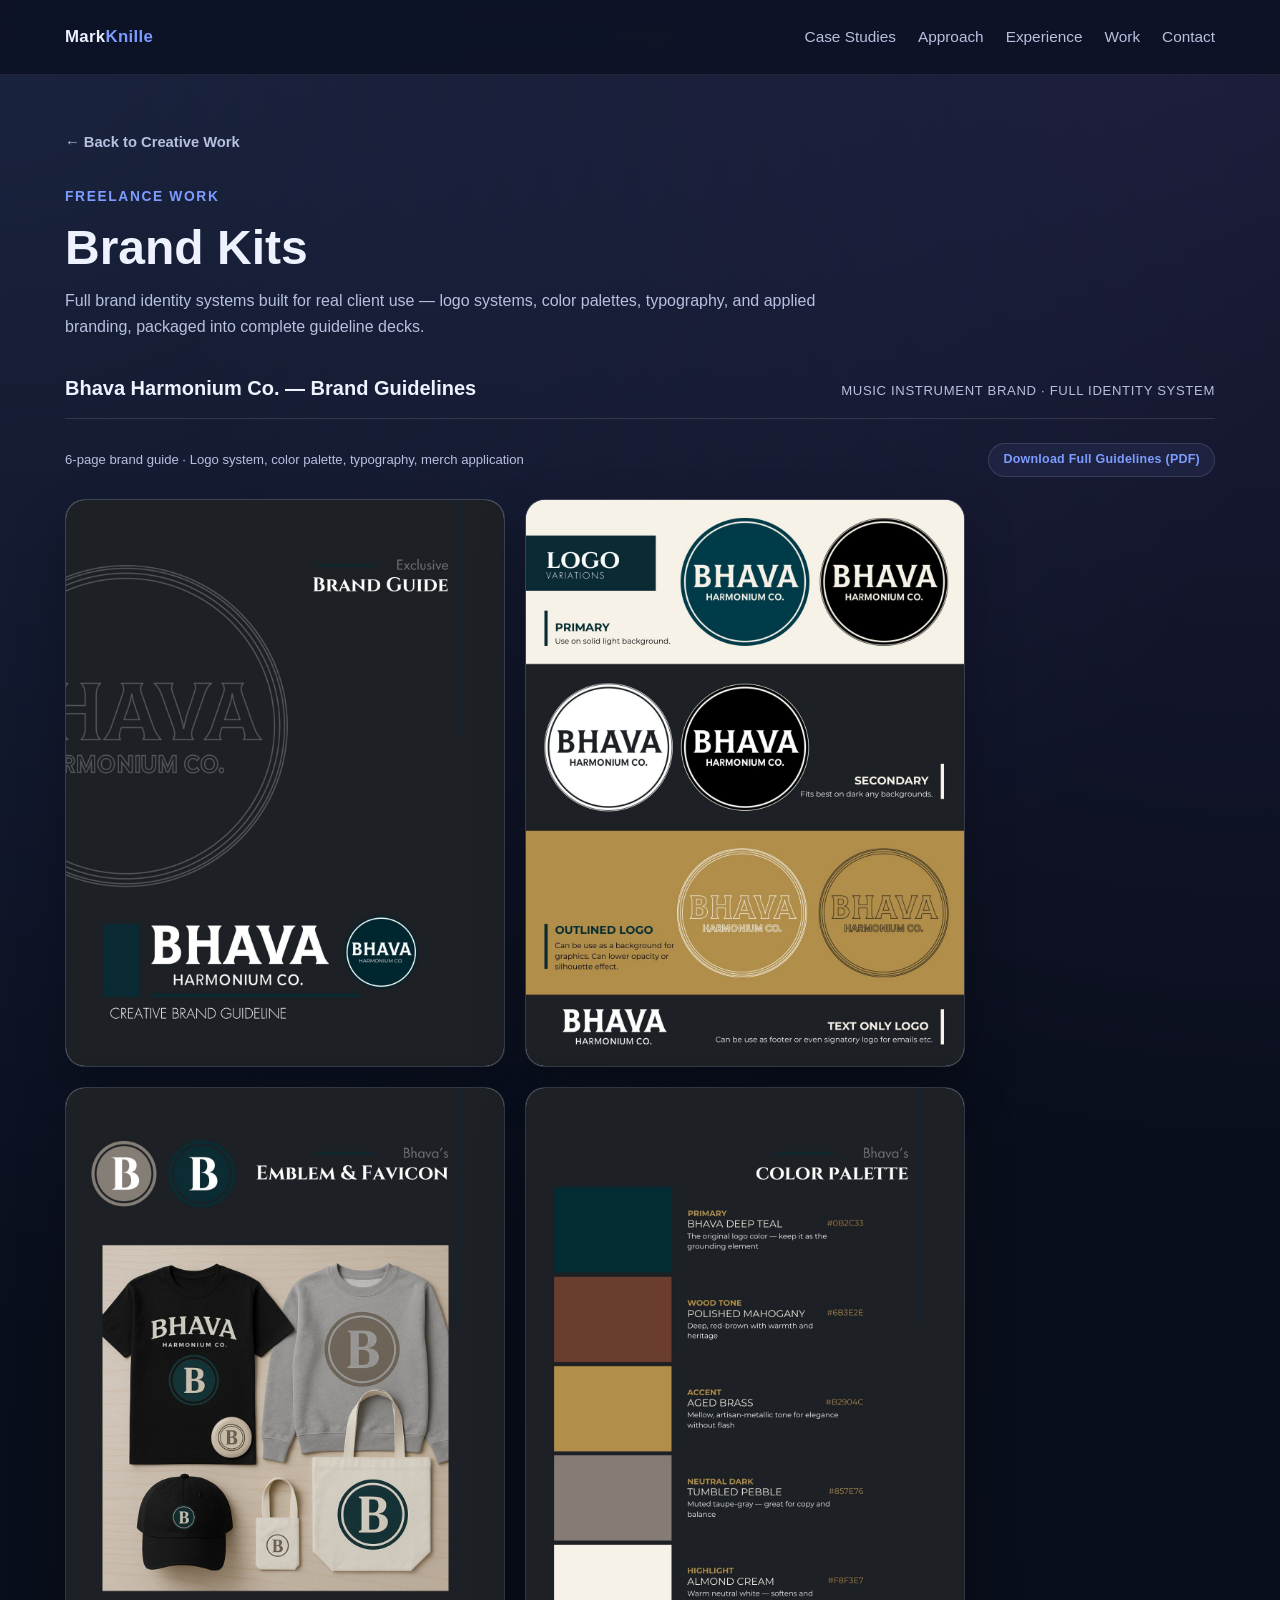
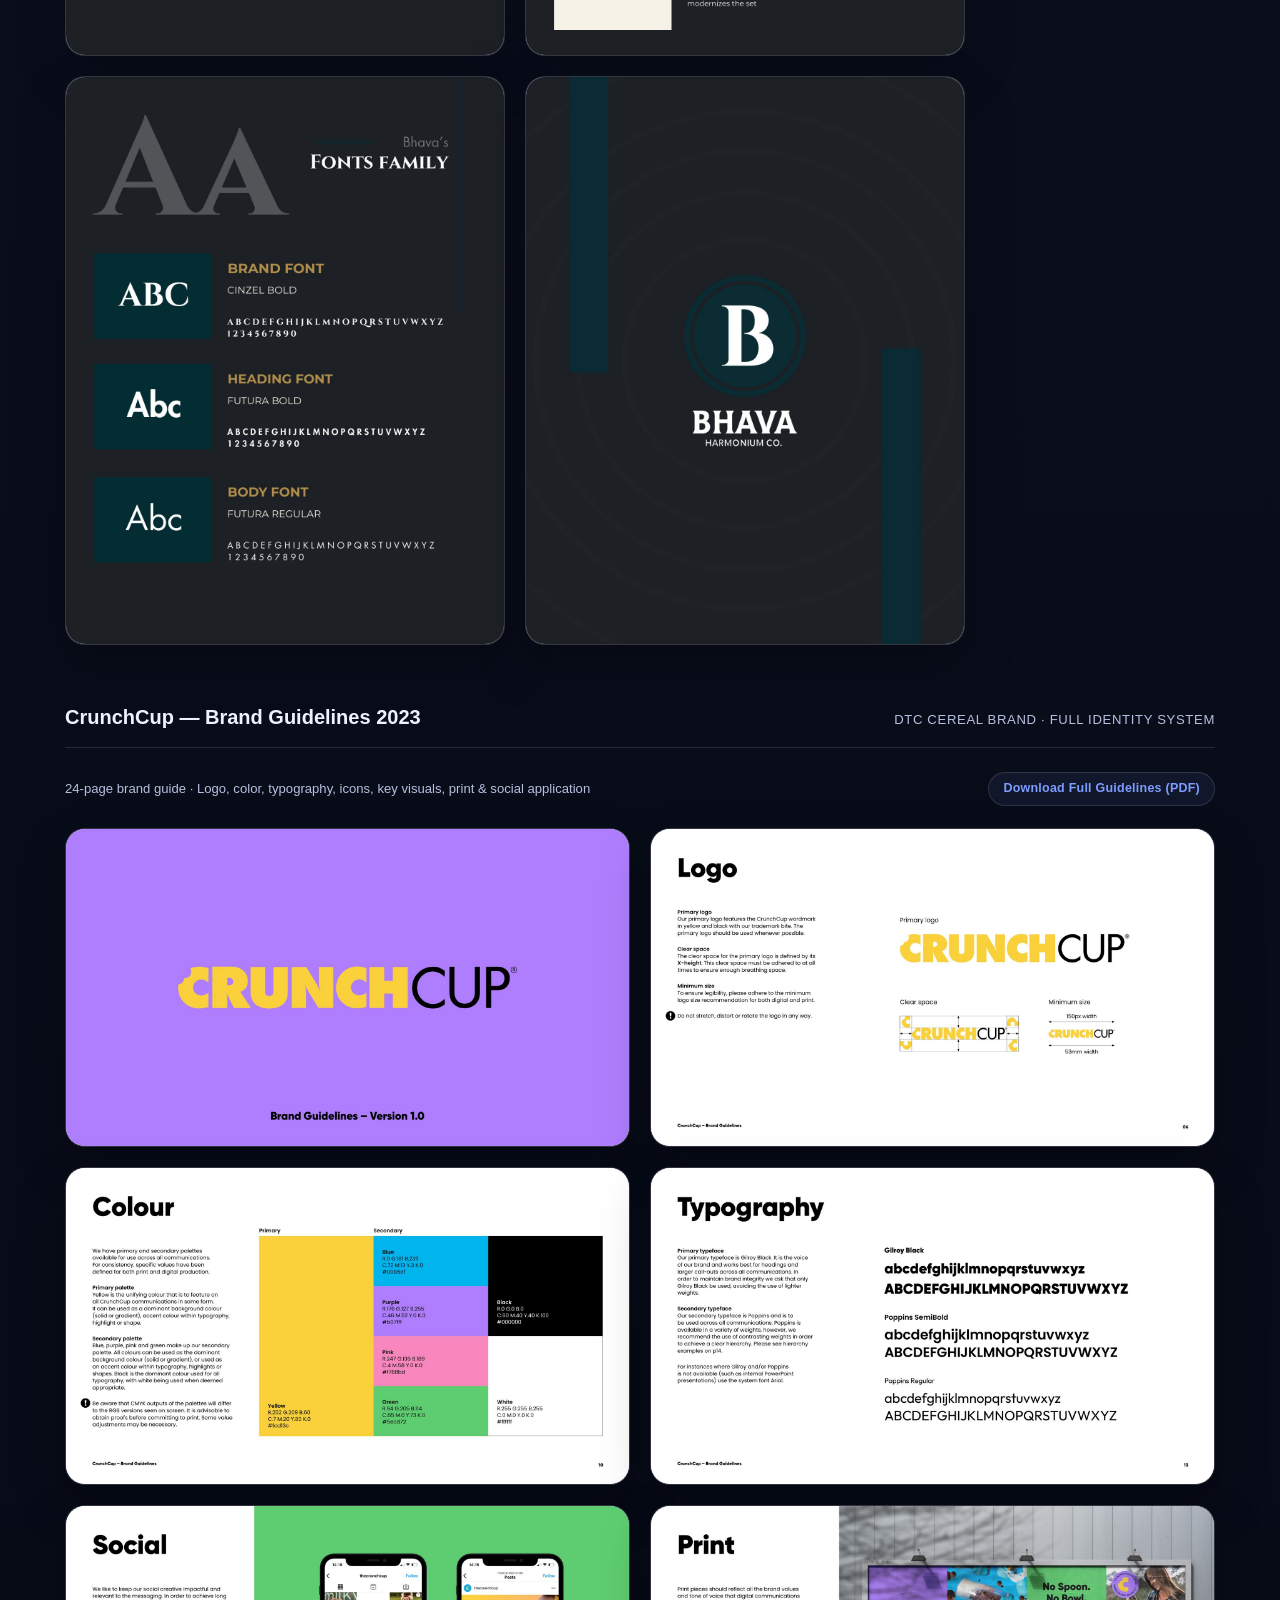
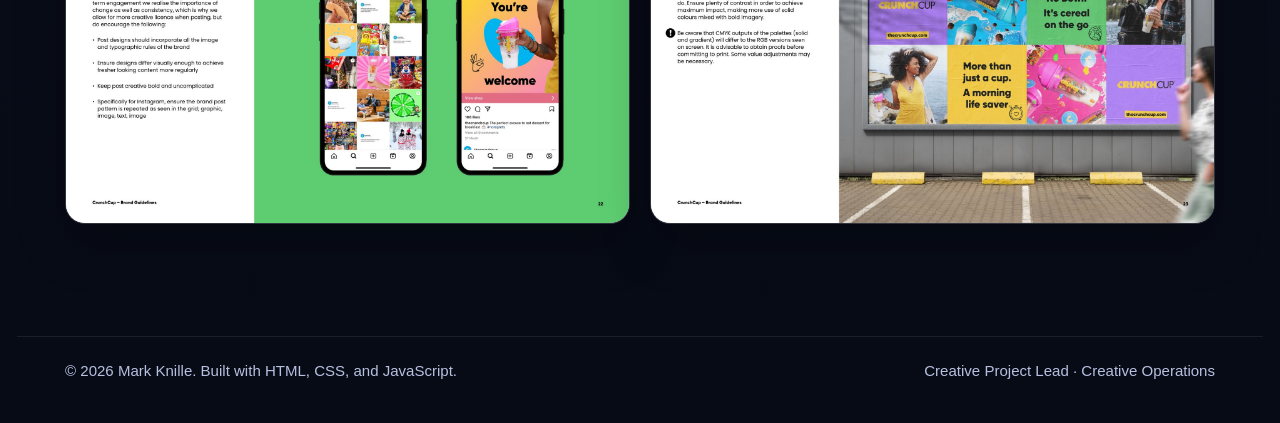
==== commit 45282136: "Feature Episode 28 in podcast case study; fix spacing and stale CSS - Rebuild the podcast case study" ====
--- a/brand-kits.html
+++ b/brand-kits.html
@@ -8,7 +8,7 @@
     name="description"
     content="Full brand identity systems and guideline decks — logo systems, color palettes, typography, and applied branding — designed for freelance clients."
   />
-  <link rel="stylesheet" href="styles.css" />
+  <link rel="stylesheet" href="styles.css?v=20261027" />
 </head>
 <body>
   <header class="site-header">
@@ -64,8 +64,8 @@
     </div>
   </div>
 
-  <script src="site.js"></script>
-  <script src="gallery.js"></script>
+  <script src="site.js?v=20261027"></script>
+  <script src="gallery.js?v=20261027"></script>
   <script>
     const BRAND_KIT_RATIOS = {
       bhavaPage:   { aspect: '612/792', fit: 'contain', basis: '380px', max: '440px' },
--- a/styles.css
+++ b/styles.css
@@ -10,6 +10,7 @@
       --shadow: 0 20px 50px rgba(0, 0, 0, 0.25);
       --radius: 20px;
       --max: 1150px;
+      --gutter: clamp(20px, 5vw, 48px);
     }
 
     * { box-sizing: border-box; margin: 0; padding: 0; }
@@ -30,7 +31,9 @@
     button, input, textarea { font: inherit; }
 
     .container {
-      width: min(92%, var(--max));
+      width: 100%;
+      max-width: calc(var(--max) + 2 * var(--gutter));
+      padding-inline: var(--gutter);
       margin: 0 auto;
     }
 
@@ -786,7 +789,7 @@
       background: linear-gradient(0deg, rgba(11, 16, 32, 0.55) 0%, rgba(11, 16, 32, 0) 45%);
     }
 
-    .reel-play span {
+    .play-badge {
       width: 64px;
       height: 64px;
       border-radius: 50%;
@@ -797,10 +800,97 @@
       transition: transform 0.25s ease;
     }
 
-    .reel-play svg { width: 28px; height: 28px; fill: #fff; margin-left: 3px; }
-    .reel-play:hover span,
-    .reel-play:focus-visible span { transform: scale(1.1); }
+    .play-badge svg { width: 28px; height: 28px; fill: #fff; margin-left: 3px; }
+    .reel-play:hover .play-badge,
+    .reel-play:focus-visible .play-badge,
+    .yt-play:hover .play-badge,
+    .yt-play:focus-visible .play-badge { transform: scale(1.1); }
     .reel.is-playing .reel-play { display: none; }
+
+    /* ---------- Featured episode ---------- */
+
+    .episode-grid {
+      display: grid;
+      grid-template-columns: 1.6fr 1fr;
+      gap: 24px;
+    }
+
+    .yt-embed {
+      aspect-ratio: 16 / 9;
+      background: #000;
+      align-self: center;
+    }
+
+    .yt-embed iframe,
+    .yt-play {
+      display: block;
+      width: 100%;
+      height: 100%;
+      border: 0;
+    }
+
+    .yt-play {
+      position: relative;
+      padding: 0;
+      cursor: pointer;
+      background: none;
+    }
+
+    .yt-play img { width: 100%; height: 100%; object-fit: cover; }
+
+    .yt-play .play-badge {
+      position: absolute;
+      left: 50%;
+      top: 50%;
+      width: 76px;
+      height: 76px;
+      margin: -38px 0 0 -38px;
+    }
+
+    .results-card { padding: 24px; display: flex; flex-direction: column; }
+    .result-stats { display: grid; gap: 12px; margin-bottom: 16px; }
+    .results-note { color: var(--muted); font-size: 0.8rem; line-height: 1.5; margin-bottom: 14px; }
+
+    /* ---------- Sponsor rollout ---------- */
+
+    .rollout {
+      list-style: none;
+      display: grid;
+      grid-template-columns: repeat(4, 1fr);
+      gap: 16px;
+    }
+
+    .rollout-visual {
+      display: block;
+      width: 100%;
+      aspect-ratio: 1 / 1;
+      padding: 12px;
+      border: 0;
+      border-bottom: 1px solid var(--line);
+      background: #0a0909;
+      cursor: zoom-in;
+    }
+
+    .rollout-visual img {
+      width: 100%;
+      height: 100%;
+      object-fit: contain;
+      transition: transform 0.4s ease;
+    }
+
+    .rollout-step:hover .rollout-visual img { transform: scale(1.04); }
+
+    .rollout-body { padding: 14px 16px 16px; }
+    .rollout-body strong { display: block; font-size: 0.98rem; margin: 2px 0; }
+    .rollout-body span { display: block; color: var(--muted); font-size: 0.85rem; }
+
+    .rollout-body .rollout-num {
+      color: var(--accent);
+      font-size: 0.72rem;
+      font-weight: 700;
+      letter-spacing: 0.06em;
+      text-transform: uppercase;
+    }
 
     .reel figcaption { padding: 14px 16px; }
     .reel figcaption strong { display: block; font-size: 0.95rem; }
@@ -1179,9 +1269,12 @@
       .contact-grid,
       .case-study,
       .experience-grid,
-      .flow {
+      .flow,
+      .episode-grid {
         grid-template-columns: 1fr;
       }
+
+      .rollout { grid-template-columns: repeat(3, 1fr); }
 
       .case-visual,
       .case-study.reverse .case-visual {
@@ -1220,7 +1313,7 @@
         display: none;
         flex-direction: column;
         align-items: flex-start;
-        padding: 18px 4%;
+        padding: 18px var(--gutter);
       }
 
       .nav.open { display: flex; }
@@ -1238,8 +1331,9 @@
       .hero { padding-top: 40px; }
       .case-body { padding: 24px 22px; }
       .board-visual { padding: 24px 18px; }
-      .stage-row { grid-template-columns: repeat(2, 1fr); }
-      .reel-play span { width: 52px; height: 52px; }
+      .stage-row,
+      .rollout { grid-template-columns: repeat(2, 1fr); }
+      .reel-play .play-badge { width: 52px; height: 52px; }
     }
 
     @media (max-width: 560px) {
@@ -1254,7 +1348,7 @@
       .board { grid-template-columns: repeat(2, 1fr); }
       .board-col { min-height: 0; }
       .overview-grid { grid-template-columns: 1fr; }
-      .work-card-body { padding: 12px 14px 14px; }
+      .work-card-body { padding: 14px 16px 16px; }
     }
 
 /* ---------- Category preview cards + subpages ---------- */
